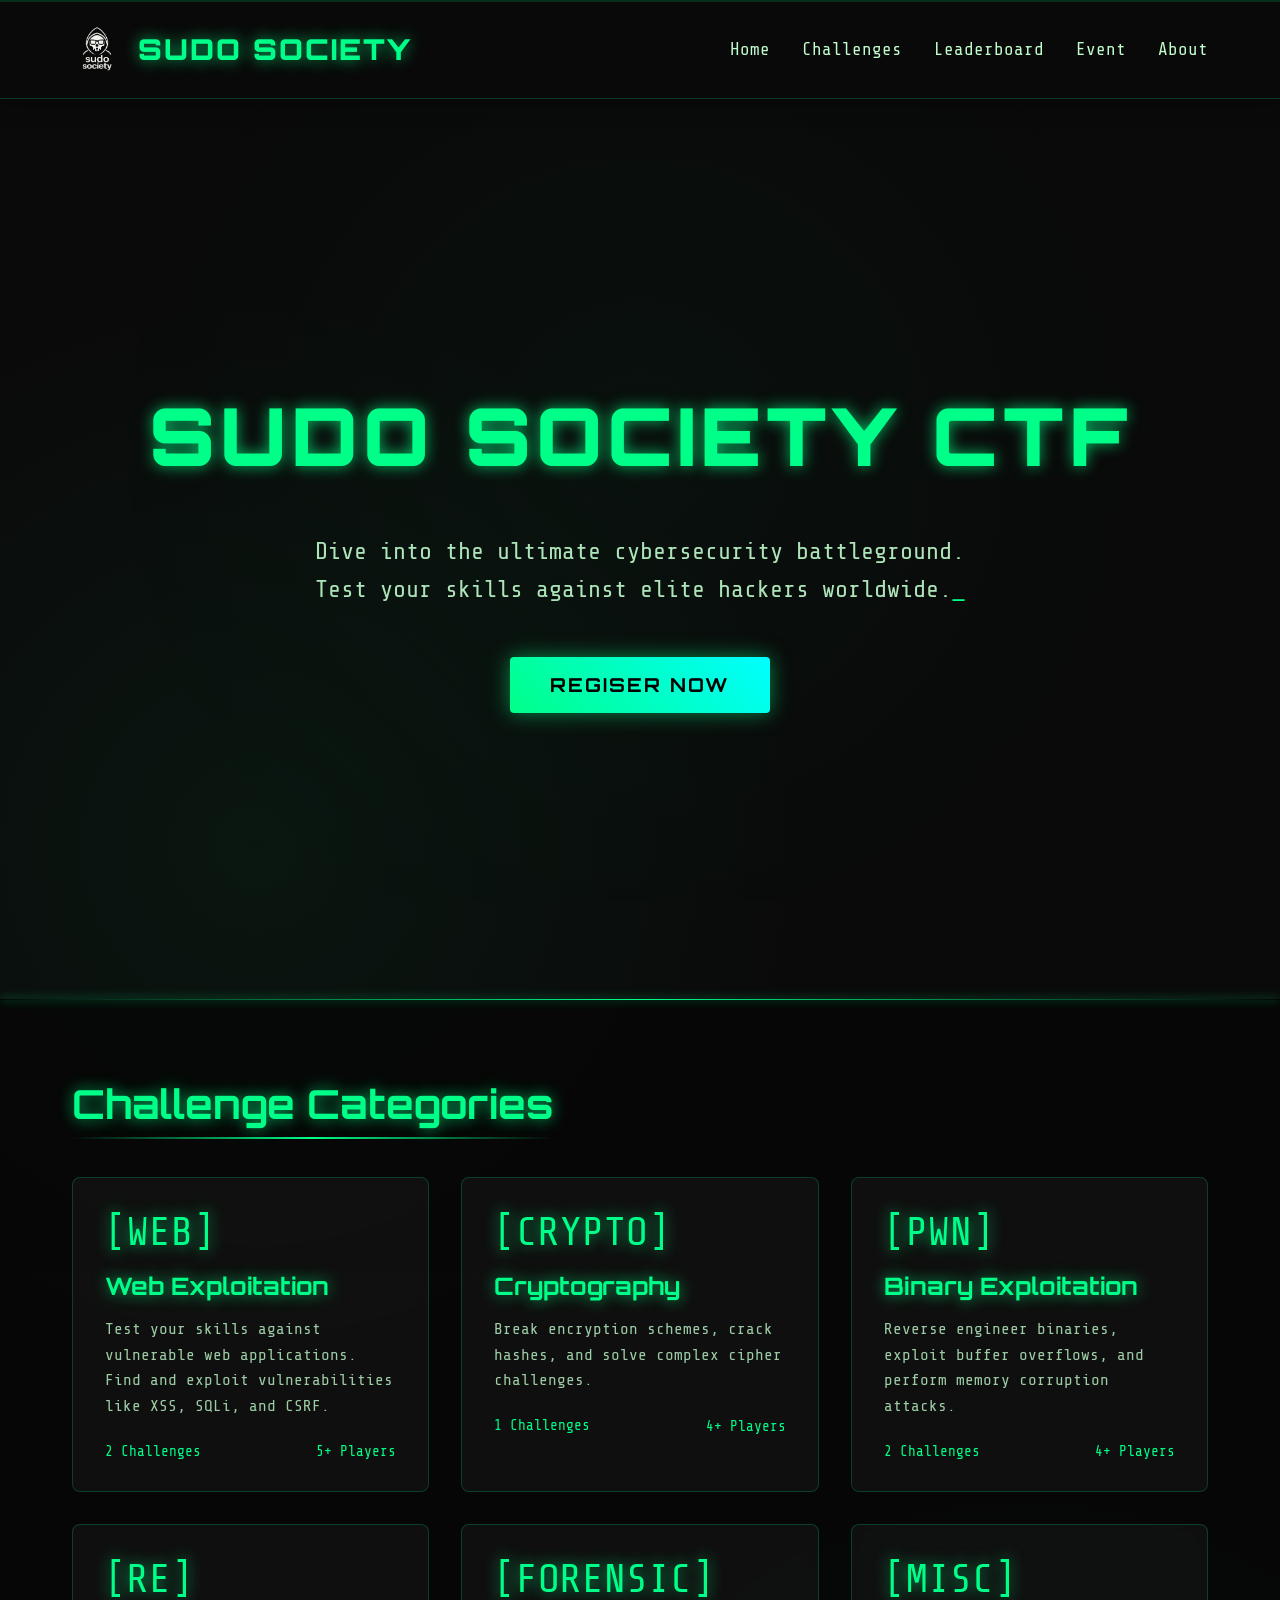
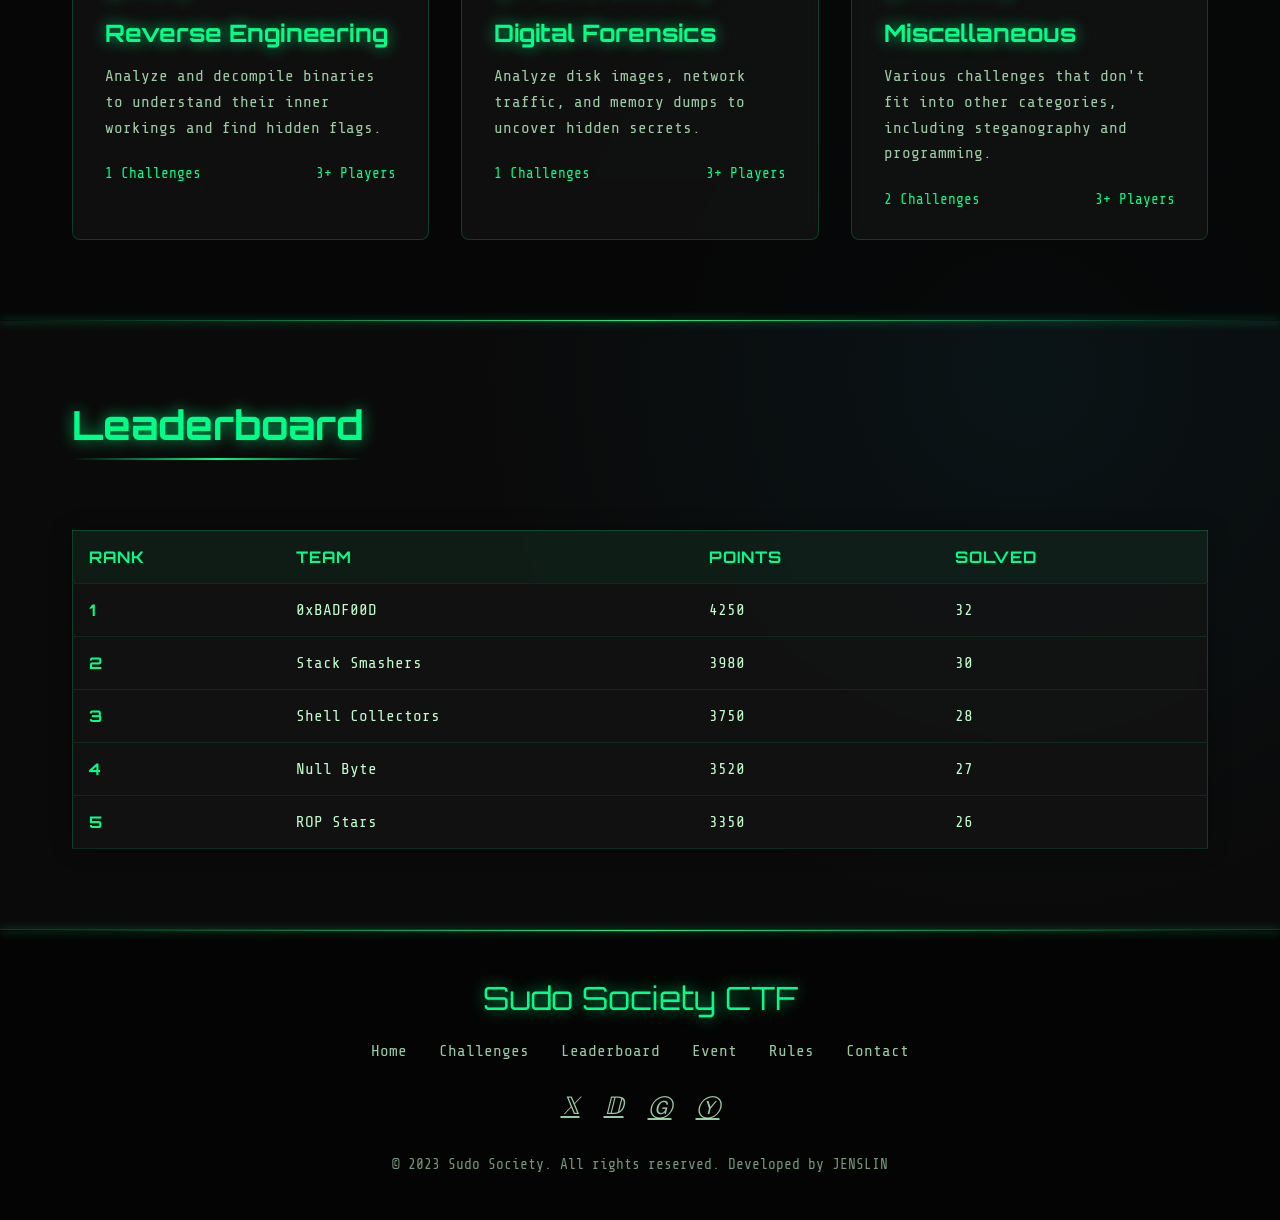
==== index.html @ 6bf754f4 "Completed the pages like index,login,register,dashboard,event,challenges,settings and some basic fea" ====
<!DOCTYPE html>
<html lang="en">
<head>
  <meta charset="UTF-8">
  <meta name="viewport" content="width=device-width, initial-scale=1.0">
  <title>Sudo Society CTF</title>
  <link href="https://fonts.googleapis.com/css2?family=Orbitron:wght@700;900&family=Share+Tech+Mono&display=swap" rel="stylesheet">
  <link rel="stylesheet" href="assets/css/index_style.css">
</head>
<body>
  <div class="scanline"></div>
  <div class="bg-pulse"></div>

  <header>
    <div class="container">
      <div class="header-content">
        <div class="logo" onclick="window.location.href='#'">
          <img src="sudo_society.png" alt="Sudo Society Logo" class="logo-img">
          <span class="logo-text">Sudo Society</span>
        </div>
        <nav>
          <a href="#">Home</a>
          <a href="#challenges">Challenges</a>
          <a href="#leaderboard">Leaderboard</a>
          <a href="event.php">Event</a>
          <a href="#">About</a>
        </nav>
      </div>
    </div>
  </header>

  <main>
    <section class="hero">
      <div class="container">
        <div class="hero-content">
          <div class="glitch-container">
            <h1 class="glitch-main">Sudo Society CTF</h1>
            <!-- <div class="glitch-layer glitch-red">Sudo  CTF</div>
            <div class="glitch-layer glitch-blue">Sudo Society CTF</div> -->
          </div>
          <p class="hero-subtitle">Dive into the ultimate cybersecurity battleground. Test your skills against elite hackers worldwide.</p>
          <button class="cta-button" id="registerBtn">REGISER NOW</button>
        </div>
      </div>
    </section>

    <section id="challenges" class="challenges">
      <div class="container">
        <h2 class="section-title">Challenge Categories</h2>
        <div class="challenges-grid">
          <div class="challenge-card">
            <div class="challenge-icon">[WEB]</div>
            <h3 class="challenge-title">Web Exploitation</h3>
            <p class="challenge-desc">Test your skills against vulnerable web applications. Find and exploit vulnerabilities like XSS, SQLi, and CSRF.</p>
            <div class="challenge-stats">
              <span>2 Challenges</span>
              <span>5+ Players</span>
            </div>
          </div>
          <div class="challenge-card">
            <div class="challenge-icon">[CRYPTO]</div>
            <h3 class="challenge-title">Cryptography</h3>
            <p class="challenge-desc">Break encryption schemes, crack hashes, and solve complex cipher challenges.</p>
            <div class="challenge-stats">
              <span>1 Challenges</span>
              <span>4+ Players</span>
            </div>
          </div>
          <div class="challenge-card">
            <div class="challenge-icon">[PWN]</div>
            <h3 class="challenge-title">Binary Exploitation</h3>
            <p class="challenge-desc">Reverse engineer binaries, exploit buffer overflows, and perform memory corruption attacks.</p>
            <div class="challenge-stats">
              <span>2 Challenges</span>
              <span>4+ Players</span>
            </div>
          </div>
          <div class="challenge-card">
            <div class="challenge-icon">[RE]</div>
            <h3 class="challenge-title">Reverse Engineering</h3>
            <p class="challenge-desc">Analyze and decompile binaries to understand their inner workings and find hidden flags.</p>
            <div class="challenge-stats">
              <span>1 Challenges</span>
              <span>3+ Players</span>
            </div>
          </div>
          <div class="challenge-card">
            <div class="challenge-icon">[FORENSIC]</div>
            <h3 class="challenge-title">Digital Forensics</h3>
            <p class="challenge-desc">Analyze disk images, network traffic, and memory dumps to uncover hidden secrets.</p>
            <div class="challenge-stats">
              <span>1 Challenges</span>
              <span>3+ Players</span>
            </div>
          </div>
          <div class="challenge-card">
            <div class="challenge-icon">[MISC]</div>
            <h3 class="challenge-title">Miscellaneous</h3>
            <p class="challenge-desc">Various challenges that don't fit into other categories, including steganography and programming.</p>
            <div class="challenge-stats">
              <span>2 Challenges</span>
              <span>3+ Players</span>
            </div>
          </div>
        </div>
      </div>
    </section>

    <!-- <section id="countdown" class="countdown">
      <h3 class="countdown-title">EVENT STARTS IN</h3>
      <div class="countdown-timer" id="countdownTimer">
        <div class="countdown-item">
          <div class="countdown-number" id="days">00</div>
          <div class="countdown-label">Days</div>
        </div>
        <div class="countdown-item">
          <div class="countdown-number" id="hours">00</div>
          <div class="countdown-label">Hours</div>
        </div>
        <div class="countdown-item">
          <div class="countdown-number" id="minutes">00</div>
          <div class="countdown-label">Minutes</div>
        </div>
        <div class="countdown-item">
          <div class="countdown-number" id="seconds">00</div>
          <div class="countdown-label">Seconds</div>
        </div>
      </div>
    </section> -->

    <section id="leaderboard" class="leaderboard">
      <div class="container">
        <h2 class="section-title">Leaderboard</h2>
        <table>
          <thead>
            <tr>
              <th>Rank</th>
              <th>Team</th>
              <th>Points</th>
              <th>Solved</th>
            </tr>
          </thead>
          <tbody>
            <tr>
              <td class="rank">1</td>
              <td>0xBADF00D</td>
              <td>4250</td>
              <td>32</td>
            </tr>
            <tr>
              <td class="rank">2</td>
              <td>Stack Smashers</td>
              <td>3980</td>
              <td>30</td>
            </tr>
            <tr>
              <td class="rank">3</td>
              <td>Shell Collectors</td>
              <td>3750</td>
              <td>28</td>
            </tr>
            <tr>
              <td class="rank">4</td>
              <td>Null Byte</td>
              <td>3520</td>
              <td>27</td>
            </tr>
            <tr>
              <td class="rank">5</td>
              <td>ROP Stars</td>
              <td>3350</td>
              <td>26</td>
            </tr>
          </tbody>
        </table>
      </div>
    </section>
  </main>

  <footer>
    <div class="container">
      <div class="footer-logo">Sudo Society CTF</div>
      <div class="footer-links">
        <a href="#">Home</a>
        <a href="#challenges">Challenges</a>
        <a href="#leaderboard">Leaderboard</a>
        <a href="event.php">Event</a>
        <a href="#">Rules</a>
        <a href="#">Contact</a>
      </div>
      <div class="social-links">
        <a href="#" aria-label="Twitter"><i>𝕏</i></a>
        <a href="#" aria-label="Discord"><i>𝔻</i></a>
        <a href="#" aria-label="GitHub"><i>Ⓖ</i></a>
        <a href="#" aria-label="YouTube"><i>Ⓨ</i></a>
      </div>
      <p class="copyright">© 2023 Sudo Society. All rights reserved. Developed by JENSLIN</p>
    </div>
  </footer>

<script src="assets/js/index.js"></script>
</body>
</html>
---- assets/css/index_style.css ----
:root {
    --neon-green: #00ff88;
    --neon-pink: #ff0011;
    --neon-blue: #00ffff;
    --dark-bg: #0a0a0a;
    --darker-bg: #050505;
    --card-bg: rgba(20, 20, 20, 0.7);
    --glow: 0 0 15px rgba(0, 255, 136, 0.7);
    --glow-intense: 0 0 25px rgba(0, 255, 136, 0.9);
}

/* === BASE STYLES === */
* {
    margin: 0;
    padding: 0;
    box-sizing: border-box;
}

body {
    font-family: 'Share Tech Mono', monospace;
    background-color: var(--dark-bg);
    color: #c0fccc;
    overflow-x: hidden;
    background-image: 
    radial-gradient(circle at 20% 30%, rgba(0, 255, 136, 0.05) 0%, transparent 25%),
    radial-gradient(circle at 80% 70%, rgba(0, 200, 255, 0.05) 0%, transparent 25%);
}

/* === SCANLINE EFFECT === */
.scanline {
    position: fixed;
    top: 0;
    left: 0;
    width: 100%;
    height: 2px;
    background: linear-gradient(to bottom, transparent, var(--neon-green), transparent);
    animation: scan 4s linear infinite;
    z-index: 1000;
    pointer-events: none;
    opacity: 0.3;
}

@keyframes scan {
    0% { top: -2px; }
    100% { top: 100%; }
}

/* === PULSING BACKGROUND CIRCLE === */
.bg-pulse {
    position: fixed;
    width: 100vw;
    height: 100vh;
    top: 0;
    left: 0;
    z-index: -1;
    opacity: 0.03;
    background: radial-gradient(circle at center, var(--neon-green) 0%, transparent 70%);
    animation: pulse 8s infinite alternate;
}

@keyframes pulse {
    0% { transform: scale(0.8); opacity: 0.03; }
    100% { transform: scale(1.2); opacity: 0.08; }
}

/* === HEADER === */
header {
    padding: 1.5rem 0;
    border-bottom: 1px solid rgba(0, 255, 136, 0.2);
    background: rgba(10, 10, 10, 0.95);
    backdrop-filter: blur(10px);
    position: sticky;
    top: 0;
    z-index: 100;
    box-shadow: 0 0 20px rgba(0, 0, 0, 0.5);
}

.container {
    max-width: 1200px;
    margin: 0 auto;
    padding: 0 2rem;
}

.header-content {
    display: flex;
    justify-content: space-between;
    align-items: center;
}

.logo {
    display: flex;
    align-items: center;
    gap: 1rem;
    cursor: pointer;
    transition: transform 0.3s ease;
}

.logo:hover {
    transform: scale(1.05);
}

.logo-img {
    height: 50px;
    /* filter: drop-shadow(0 0 8px var(--neon-green)); */
    transition: all 0.3s ease;
}

.logo:hover .logo-img {
    filter: drop-shadow(0 0 12px var(--neon-green));
}

.logo-text {
    font-family: 'Orbitron', sans-serif;
    font-weight: 900;
    font-size: 1.8rem;
    color: var(--neon-green);
    text-transform: uppercase;
    letter-spacing: 2px;
    text-shadow: var(--glow);
    transition: all 0.3s ease;
}

.logo:hover .logo-text {
    text-shadow: var(--glow-intense);
}

nav {
    display: flex;
    gap: 2rem;
}

nav a {
    color: #c0fccc;
    text-decoration: none;
    font-size: 1.1rem;
    position: relative;
    padding: 0.5rem 0;
    transition: all 0.3s ease;
}

nav a::after {
    content: '';
    position: absolute;
    bottom: 0;
    left: 0;
    width: 0;
    height: 2px;
    background: var(--neon-green);
    transition: width 0.3s ease;
}

nav a:hover {
    color: var(--neon-green);
}

nav a:hover::after {
    width: 100%;
}

/* === MAIN HERO === */
.hero {
    min-height: 100vh;
    display: flex;
    align-items: center;
    padding: 4rem 0;
    position: relative;
}

.hero-content {
    text-align: center;
    width: 100%;
    position: relative;
    z-index: 10;
}

/* === GLITCH EFFECT === */
.glitch-container {
    position: relative;
    margin-bottom: 3rem;
}

.glitch-main {
    position: relative;
    font-family: 'Orbitron', sans-serif;
    font-size: 5rem;
    font-weight: 900;
    color: var(--neon-green);
    text-transform: uppercase;
    letter-spacing: 5px;
    text-shadow: var(--glow);
    animation: glitch-flicker 5s infinite;
}

.glitch-layer {
    position: absolute;
    top: 0;
    left: 0;
    width: 100%;
    height: 100%;
}

.glitch-red {
    color: var(--neon-pink);
    animation: glitch-red 3s infinite linear alternate-reverse;
    clip-path: polygon(0 0, 100% 0, 100% 30%, 0 30%);
    text-shadow: 5px 0 var(--neon-pink);
    z-index: -1;
}

.glitch-blue {
    color: var(--neon-cyan);
    animation: glitch-blue 2.5s infinite linear alternate-reverse;
    clip-path: polygon(0 70%, 100% 70%, 100% 100%, 0 100%);
    text-shadow: -5px 0 var(--neon-cyan);
    z-index: -2;
}

@keyframes glitch-red {
    0% { transform: translate(0); }
    20% { transform: translate(-5px, 3px); }
    40% { transform: translate(-3px, -4px); }
    60% { transform: translate(5px, 2px); }
    80% { transform: translate(3px, -3px); }
    100% { transform: translate(0); }
}

@keyframes glitch-blue {
    0% { transform: translate(0); }
    20% { transform: translate(3px, -3px); }
    40% { transform: translate(-2px, 2px); }
    60% { transform: translate(2px, -2px); }
    80% { transform: translate(-4px, 3px); }
    100% { transform: translate(0); }
}

@keyframes glitch-flicker {
    0%, 5%, 7%, 19%, 21%, 55%, 57%, 100% { text-shadow: var(--glow); }
    6%, 20%, 56% { 
    text-shadow: 
        0 0 20px var(--neon-green),
        0 0 40px rgba(0, 255, 136, 0.6); 
    }
}

.hero-subtitle {
    font-size: 1.5rem;
    color: rgba(192, 252, 204, 0.9);
    max-width: 700px;
    margin: 0 auto 3rem;
    position: relative;
    line-height: 1.6;
}

.hero-subtitle::after {
    content: '_';
    animation: blink 1s step-end infinite;
    color: var(--neon-green);
}

@keyframes blink {
    from, to { opacity: 0; }
    50% { opacity: 1; }
}

/* === BUTTON === */
.cta-button {
    display: inline-block;
    padding: 1rem 2.5rem;
    background: linear-gradient(45deg, var(--neon-green), var(--neon-blue));
    color: #000;
    font-family: 'Orbitron', sans-serif;
    font-weight: 700;
    font-size: 1.2rem;
    text-transform: uppercase;
    letter-spacing: 2px;
    border: none;
    border-radius: 4px;
    box-shadow: 0 0 20px rgba(0, 255, 136, 0.5);
    cursor: pointer;
    transition: all 0.3s ease;
    position: relative;
    overflow: hidden;
}

.cta-button:hover {
    transform: translateY(-3px);
    box-shadow: 0 0 30px rgba(0, 255, 136, 0.8);
    animation: button-pulse 0.5s ease;
}

@keyframes button-pulse {
    0% { transform: translateY(-3px) scale(1); }
    50% { transform: translateY(-3px) scale(1.05); }
    100% { transform: translateY(-3px) scale(1); }
}

.cta-button::before {
    content: '';
    position: absolute;
    top: 0;
    left: -100%;
    width: 100%;
    height: 100%;
    background: linear-gradient(90deg, transparent, rgba(255, 255, 255, 0.2), transparent);
    transition: all 0.5s ease;
}

.cta-button:hover::before {
    left: 100%;
}

/* === CHALLENGES SECTION === */
.section-title {
    font-family: 'Orbitron', sans-serif;
    font-size: 2.5rem;
    color: var(--neon-green);
    text-align: center;
    margin-bottom: 3rem;
    text-shadow: var(--glow);
    position: relative;
    display: inline-block;
}

.section-title::after {
    content: '';
    position: absolute;
    bottom: -10px;
    left: 0;
    width: 100%;
    height: 2px;
    background: linear-gradient(90deg, transparent, var(--neon-green), transparent);
}

.challenges {
    padding: 5rem 0;
    background: rgba(5, 5, 5, 0.7);
    position: relative;
}

.challenges::before {
    content: '';
    position: absolute;
    top: 0;
    left: 0;
    width: 100%;
    height: 1px;
    background: linear-gradient(90deg, transparent, var(--neon-green), transparent);
    box-shadow: 0 0 10px var(--neon-green);
}

.challenges-grid {
    display: grid;
    grid-template-columns: repeat(auto-fit, minmax(300px, 1fr));
    gap: 2rem;
}

.challenge-card {
    background: var(--card-bg);
    border: 1px solid rgba(0, 255, 136, 0.2);
    border-radius: 8px;
    padding: 2rem;
    transition: all 0.3s ease;
    backdrop-filter: blur(5px);
    position: relative;
    overflow: hidden;
}

.challenge-card::before {
    content: '';
    position: absolute;
    top: 0;
    left: -100%;
    width: 100%;
    height: 100%;
    background: linear-gradient(90deg, transparent, rgba(0, 255, 136, 0.1), transparent);
    transition: all 0.6s ease;
}

.challenge-card:hover::before {
    left: 100%;
}

.challenge-card:hover {
    transform: translateY(-5px);
    border-color: var(--neon-green);
    box-shadow: 0 10px 20px rgba(0, 255, 136, 0.2);
}

.challenge-icon {
    font-size: 2.5rem;
    color: var(--neon-green);
    margin-bottom: 1rem;
    text-shadow: var(--glow);
}

.challenge-title {
    font-family: 'Orbitron', sans-serif;
    font-size: 1.5rem;
    color: var(--neon-green);
    margin-bottom: 1rem;
    text-shadow: var(--glow);
}

.challenge-desc {
    color: rgba(192, 252, 204, 0.8);
    margin-bottom: 1.5rem;
    line-height: 1.6;
}

.challenge-stats {
    display: flex;
    justify-content: space-between;
    color: var(--neon-green);
    font-size: 0.9rem;
}

/* === LEADERBOARD === */
.leaderboard {
    padding: 5rem 0;
    position: relative;
}

.leaderboard::before {
    content: '';
    position: absolute;
    top: 0;
    left: 0;
    width: 100%;
    height: 1px;
    background: linear-gradient(90deg, transparent, var(--neon-green), transparent);
    box-shadow: 0 0 10px var(--neon-green);
}

table {
    width: 100%;
    border-collapse: collapse;
    margin-top: 2rem;
    background: var(--card-bg);
    backdrop-filter: blur(5px);
    border: 1px solid rgba(0, 255, 136, 0.2);
    box-shadow: 0 0 20px rgba(0, 0, 0, 0.3);
}

th, td {
    padding: 1rem;
    text-align: left;
    border-bottom: 1px solid rgba(0, 255, 136, 0.1);
}

th {
    font-family: 'Orbitron', sans-serif;
    color: var(--neon-green);
    text-transform: uppercase;
    letter-spacing: 1px;
    background: rgba(0, 255, 136, 0.05);
}

tr:hover {
    background: rgba(0, 255, 136, 0.03);
}

.rank {
    font-weight: bold;
    color: var(--neon-green);
    font-family: 'Orbitron', sans-serif;
}

/* === COUNTDOWN TIMER === */
.countdown {
    background: rgba(0, 0, 0, 0.7);
    border: 1px solid rgba(0, 255, 136, 0.3);
    border-radius: 8px;
    padding: 2rem;
    margin: 3rem auto;
    max-width: 600px;
    text-align: center;
    backdrop-filter: blur(5px);
}

.countdown-title {
    font-family: 'Orbitron', sans-serif;
    color: var(--neon-green);
    margin-bottom: 1rem;
    text-shadow: var(--glow);
}

.countdown-timer {
    display: flex;
    justify-content: center;
    gap: 1rem;
}

.countdown-item {
    background: rgba(0, 0, 0, 0.5);
    border: 1px solid rgba(0, 255, 136, 0.2);
    border-radius: 4px;
    padding: 1rem;
    min-width: 80px;
}

.countdown-number {
    font-family: 'Orbitron', sans-serif;
    font-size: 2rem;
    color: var(--neon-green);
    text-shadow: var(--glow);
}

.countdown-label {
    font-size: 0.8rem;
    color: rgba(192, 252, 204, 0.7);
    text-transform: uppercase;
    margin-top: 0.5rem;
}

/* === FOOTER === */
footer {
    padding: 3rem 0;
    background: rgba(5, 5, 5, 0.95);
    border-top: 1px solid rgba(0, 255, 136, 0.2);
    text-align: center;
    position: relative;
}

footer::before {
    content: '';
    position: absolute;
    top: 0;
    left: 0;
    width: 100%;
    height: 1px;
    background: linear-gradient(90deg, transparent, var(--neon-green), transparent);
    box-shadow: 0 0 10px var(--neon-green);
}

.footer-logo {
    font-family: 'Orbitron', sans-serif;
    font-size: 2rem;
    color: var(--neon-green);
    margin-bottom: 1.5rem;
    text-shadow: var(--glow);
}

.footer-links {
    display: flex;
    justify-content: center;
    gap: 2rem;
    margin-bottom: 2rem;
    flex-wrap: wrap;
}

.footer-links a {
    color: rgba(192, 252, 204, 0.8);
    text-decoration: none;
    transition: all 0.3s ease;
    position: relative;
}

.footer-links a::after {
    content: '';
    position: absolute;
    bottom: -2px;
    left: 0;
    width: 0;
    height: 1px;
    background: var(--neon-green);
    transition: width 0.3s ease;
}

.footer-links a:hover {
    color: var(--neon-green);
}

.footer-links a:hover::after {
    width: 100%;
}

.social-links {
    display: flex;
    justify-content: center;
    gap: 1.5rem;
    margin-bottom: 2rem;
}

.social-links a {
    color: rgba(192, 252, 204, 0.8);
    font-size: 1.5rem;
    transition: all 0.3s ease;
}

.social-links a:hover {
    color: var(--neon-green);
    transform: translateY(-3px);
    text-shadow: var(--glow);
}

.copyright {
    color: rgba(192, 252, 204, 0.6);
    font-size: 0.9rem;
}

/* === RESPONSIVE === */
@media (max-width: 768px) {
    .header-content {
    flex-direction: column;
    gap: 1.5rem;
    }

    nav {
    gap: 1rem;
    flex-wrap: wrap;
    justify-content: center;
    }

    .glitch-main {
    font-size: 3rem;
    }

    .hero-subtitle {
    font-size: 1.2rem;
    padding: 0 1rem;
    }

    .section-title {
    font-size: 2rem;
    }

    .countdown-timer {
    flex-wrap: wrap;
    }

    .countdown-item {
    min-width: 60px;
    }

    .countdown-number {
    font-size: 1.5rem;
    }
}
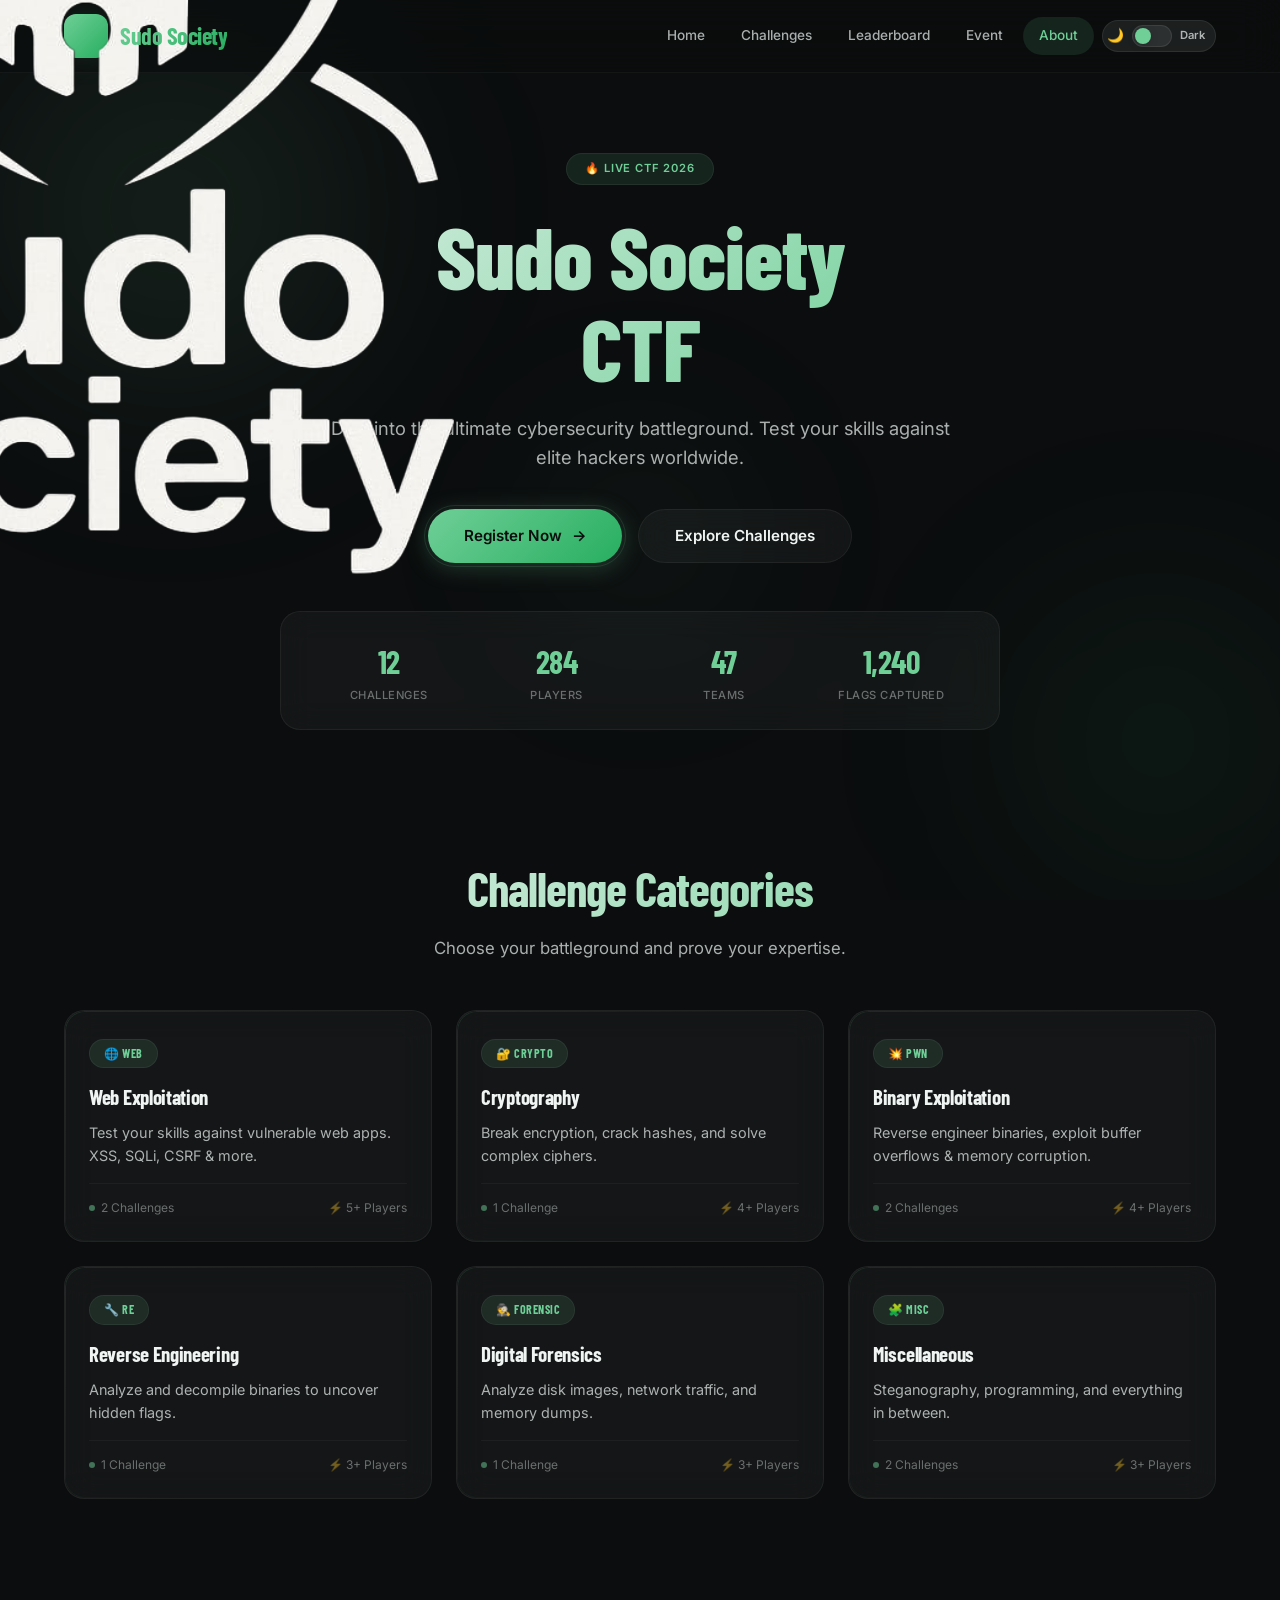
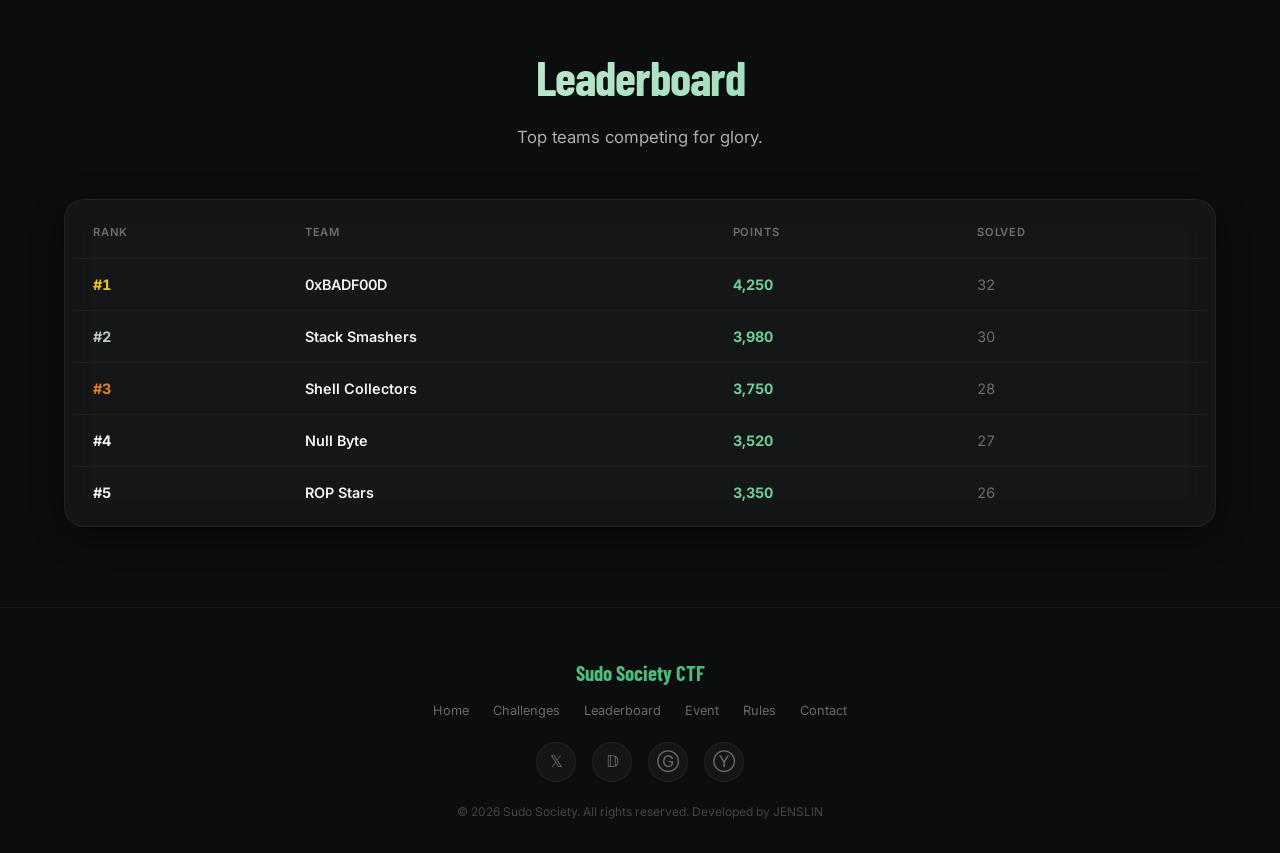
==== commit 625b02b3: "completed all responcieve UI and add some api calls to connect with the frontend" ====
--- a/index.html
+++ b/index.html
@@ -1,203 +1,1379 @@
 <!DOCTYPE html>
 <html lang="en">
 <head>
-  <meta charset="UTF-8">
-  <meta name="viewport" content="width=device-width, initial-scale=1.0">
-  <title>Sudo Society CTF</title>
-  <link href="https://fonts.googleapis.com/css2?family=Orbitron:wght@700;900&family=Share+Tech+Mono&display=swap" rel="stylesheet">
-  <link rel="stylesheet" href="assets/css/index_style.css">
+    <meta charset="UTF-8" />
+    <meta name="viewport" content="width=device-width, initial-scale=1.0" />
+    <title>Sudo Society CTF</title>
+    <link href="https://fonts.googleapis.com/css2?family=Inter:opsz,wght@14..32,400;14..32,500;14..32,600;14..32,700;14..32,800;14..32,900&family=Barlow+Condensed:wght@400;500;600;700;800&display=swap" rel="stylesheet" />
+    <style>
+        /* ============================================================
+                   CSS VARIABLES (DARK MODE DEFAULT)
+                   ============================================================ */
+        :root {
+            --bg-primary: #0b0d0e;
+            --bg-secondary: rgba(255, 255, 255, 0.03);
+            --text-primary: #f0f5f3;
+            --text-secondary: rgba(240, 245, 243, 0.70);
+            --text-muted: rgba(240, 245, 243, 0.40);
+
+            --accent: #6fcf97;
+            --accent-dim: rgba(111, 207, 151, 0.12);
+            --accent-glow: 0 0 40px rgba(111, 207, 151, 0.10);
+            --accent-gradient: linear-gradient(135deg, #6fcf97, #27ae60);
+
+            --glass-bg: rgba(255, 255, 255, 0.04);
+            --glass-border: rgba(255, 255, 255, 0.06);
+            --glass-shadow: 0 8px 32px rgba(0, 0, 0, 0.40);
+
+            --orb-1: rgba(111, 207, 151, 0.12);
+            --orb-2: rgba(46, 204, 113, 0.08);
+            --orb-3: rgba(111, 207, 151, 0.06);
+
+            --card-hover-border: rgba(111, 207, 151, 0.20);
+            --card-hover-shadow: 0 12px 48px rgba(0, 0, 0, 0.50), 0 0 40px rgba(111, 207, 151, 0.06);
+
+            --btn-primary-bg: linear-gradient(135deg, #6fcf97, #27ae60);
+            --btn-primary-color: #0b0d0e;
+            --btn-primary-shadow: 0 4px 24px rgba(111, 207, 151, 0.25);
+
+            --border-subtle: rgba(255, 255, 255, 0.04);
+            --table-hover: rgba(255, 255, 255, 0.02);
+
+            --logo-bg: linear-gradient(135deg, #6fcf97, #27ae60);
+            --logo-text-gradient: linear-gradient(135deg, #6fcf97, #27ae60);
+
+            --hero-gradient: linear-gradient(135deg, #f0f5f3 0%, #6fcf97 80%);
+            --section-title-gradient: linear-gradient(135deg, #f0f5f3, #6fcf97);
+
+            --toggle-bg: rgba(255, 255, 255, 0.08);
+            --toggle-dot: #6fcf97;
+            --toggle-border: rgba(255, 255, 255, 0.08);
+            --toggle-icon: #f0f5f3;
+
+            --scrollbar-track: #0b0d0e;
+            --scrollbar-thumb: #6fcf97;
+
+            --footer-border: rgba(255, 255, 255, 0.04);
+
+            --font-primary: 'Inter', -apple-system, BlinkMacSystemFont, sans-serif;
+            --font-display: 'Barlow Condensed', 'Inter', sans-serif;
+        }
+
+        /* ============================================================
+                   LIGHT MODE
+                   ============================================================ */
+        body.light {
+            --bg-primary: #f4f7f6;
+            --bg-secondary: rgba(0, 0, 0, 0.02);
+            --text-primary: #141817;
+            --text-secondary: rgba(20, 24, 23, 0.72);
+            --text-muted: rgba(20, 24, 23, 0.45);
+
+            --accent: #c0392b;
+            --accent-dim: rgba(192, 57, 43, 0.08);
+            --accent-glow: 0 0 40px rgba(192, 57, 43, 0.06);
+            --accent-gradient: linear-gradient(135deg, #c0392b, #a93226);
+
+            --glass-bg: rgba(255, 255, 255, 0.60);
+            --glass-border: rgba(0, 0, 0, 0.05);
+            --glass-shadow: 0 8px 32px rgba(0, 0, 0, 0.05);
+
+            --orb-1: rgba(192, 57, 43, 0.06);
+            --orb-2: rgba(180, 40, 30, 0.04);
+            --orb-3: rgba(192, 57, 43, 0.03);
+
+            --card-hover-border: rgba(192, 57, 43, 0.15);
+            --card-hover-shadow: 0 12px 48px rgba(0, 0, 0, 0.06), 0 0 30px rgba(192, 57, 43, 0.04);
+
+            --btn-primary-bg: linear-gradient(135deg, #c0392b, #a93226);
+            --btn-primary-color: #ffffff;
+            --btn-primary-shadow: 0 4px 24px rgba(192, 57, 43, 0.20);
+
+            --border-subtle: rgba(0, 0, 0, 0.04);
+            --table-hover: rgba(0, 0, 0, 0.01);
+
+            --logo-bg: linear-gradient(135deg, #c0392b, #a93226);
+            --logo-text-gradient: linear-gradient(135deg, #c0392b, #a93226);
+
+            --hero-gradient: linear-gradient(135deg, #141817 0%, #c0392b 80%);
+            --section-title-gradient: linear-gradient(135deg, #141817, #c0392b);
+
+            --toggle-bg: rgba(0, 0, 0, 0.06);
+            --toggle-dot: #c0392b;
+            --toggle-border: rgba(0, 0, 0, 0.06);
+            --toggle-icon: #141817;
+
+            --scrollbar-track: #f4f7f6;
+            --scrollbar-thumb: #c0392b;
+
+            --footer-border: rgba(0, 0, 0, 0.04);
+
+            --header-bg: rgba(244, 247, 246, 0.80);
+        }
+
+        /* ============================================================
+                   RESET & BASE
+                   ============================================================ */
+        *,
+        *::before,
+        *::after {
+            margin: 0;
+            padding: 0;
+            box-sizing: border-box;
+        }
+
+        html {
+            scroll-behavior: smooth;
+        }
+
+        body {
+            font-family: var(--font-primary);
+            background: var(--bg-primary);
+            color: var(--text-primary);
+            min-height: 100vh;
+            line-height: 1.6;
+            overflow-x: hidden;
+            transition: background 0.5s ease, color 0.4s ease;
+        }
+
+        /* ============================================================
+                   AMBIENT BACKGROUND ORBS
+                   ============================================================ */
+        .ambient {
+            position: fixed;
+            inset: 0;
+            z-index: 0;
+            pointer-events: none;
+            overflow: hidden;
+        }
+
+        .ambient .orb {
+            position: absolute;
+            border-radius: 50%;
+            filter: blur(80px);
+            animation: orbFloat 18s ease-in-out infinite alternate;
+            transition: background 0.8s ease, opacity 0.8s ease;
+        }
+
+        .ambient .orb:nth-child(1) {
+            width: 600px;
+            height: 600px;
+            top: -10%;
+            left: -10%;
+            background: radial-gradient(circle, var(--orb-1), transparent 70%);
+            animation-duration: 22s;
+        }
+
+        .ambient .orb:nth-child(2) {
+            width: 500px;
+            height: 500px;
+            bottom: -10%;
+            right: -10%;
+            background: radial-gradient(circle, var(--orb-2), transparent 70%);
+            animation-duration: 26s;
+            animation-delay: -6s;
+        }
+
+        .ambient .orb:nth-child(3) {
+            width: 350px;
+            height: 350px;
+            top: 40%;
+            left: 50%;
+            transform: translateX(-50%);
+            background: radial-gradient(circle, var(--orb-3), transparent 70%);
+            animation-duration: 20s;
+            animation-delay: -10s;
+        }
+
+        @keyframes orbFloat {
+            0% {
+                transform: translate(0, 0) scale(1);
+            }
+            33% {
+                transform: translate(40px, -30px) scale(1.05);
+            }
+            66% {
+                transform: translate(-20px, 40px) scale(0.95);
+            }
+            100% {
+                transform: translate(20px, -20px) scale(1.02);
+            }
+        }
+
+        /* ============================================================
+                   GLASS CARD
+                   ============================================================ */
+        .glass {
+            background: var(--glass-bg);
+            backdrop-filter: blur(16px);
+            -webkit-backdrop-filter: blur(16px);
+            border: 1px solid var(--glass-border);
+            box-shadow: var(--glass-shadow);
+            border-radius: 20px;
+            transition: background 0.5s ease, border-color 0.4s ease, box-shadow 0.4s ease;
+        }
+
+        /* ============================================================
+                   SCROLLBAR
+                   ============================================================ */
+        ::-webkit-scrollbar {
+            width: 6px;
+        }
+        ::-webkit-scrollbar-track {
+            background: var(--scrollbar-track);
+        }
+        ::-webkit-scrollbar-thumb {
+            background: var(--scrollbar-thumb);
+            border-radius: 10px;
+        }
+
+        /* ============================================================
+                   CONTAINER
+                   ============================================================ */
+        .container {
+            max-width: 1200px;
+            margin: 0 auto;
+            padding: 0 24px;
+            position: relative;
+            z-index: 1;
+        }
+
+        /* ============================================================
+                   HEADER
+                   ============================================================ */
+        header {
+            position: sticky;
+            top: 0;
+            z-index: 100;
+            padding: 14px 0;
+            background: var(--header-bg, rgba(11, 13, 14, 0.70));
+            backdrop-filter: blur(20px);
+            -webkit-backdrop-filter: blur(20px);
+            border-bottom: 1px solid var(--border-subtle);
+            transition: background 0.5s ease, border-color 0.4s ease;
+        }
+
+        .header-inner {
+            display: flex;
+            justify-content: space-between;
+            align-items: center;
+            flex-wrap: wrap;
+            gap: 16px;
+        }
+
+        .logo {
+            display: flex;
+            align-items: center;
+            gap: 12px;
+            cursor: pointer;
+            text-decoration: none;
+            transition: opacity 0.3s ease;
+        }
+
+        .logo:hover {
+            opacity: 0.85;
+        }
+
+        .logo-icon {
+            width: 44px;
+            height: 44px;
+            border-radius: 12px;
+            background: var(--logo-bg);
+            display: flex;
+            align-items: center;
+            justify-content: center;
+            font-weight: 900;
+            font-size: 20px;
+            color: #fff;
+            box-shadow: 0 0 30px rgba(111, 207, 151, 0.15);
+            transition: background 0.5s ease, box-shadow 0.4s ease;
+            font-family: var(--font-display);
+        }
+
+        body.light .logo-icon {
+            color: #fff;
+            box-shadow: 0 0 30px rgba(192, 57, 43, 0.12);
+        }
+
+        .logo-text {
+            font-family: var(--font-display);
+            font-weight: 700;
+            font-size: 1.5rem;
+            letter-spacing: -0.5px;
+            background: var(--logo-text-gradient);
+            -webkit-background-clip: text;
+            -webkit-text-fill-color: transparent;
+            background-clip: text;
+            transition: background 0.5s ease;
+        }
+
+        nav {
+            display: flex;
+            gap: 4px;
+            flex-wrap: wrap;
+            align-items: center;
+        }
+
+        nav a {
+            color: var(--text-secondary);
+            text-decoration: none;
+            font-size: 0.85rem;
+            font-weight: 500;
+            padding: 8px 16px;
+            border-radius: 40px;
+            transition: color 0.3s ease, background 0.3s ease;
+            position: relative;
+        }
+
+        nav a:hover {
+            color: var(--text-primary);
+            background: var(--bg-secondary);
+        }
+
+        nav a.active {
+            color: var(--accent);
+            background: var(--accent-dim);
+        }
+
+        /* ============================================================
+                   THEME TOGGLE
+                   ============================================================ */
+        .theme-toggle {
+            display: flex;
+            align-items: center;
+            gap: 8px;
+            cursor: pointer;
+            padding: 4px 10px 4px 4px;
+            border-radius: 40px;
+            background: var(--toggle-bg);
+            border: 1px solid var(--toggle-border);
+            transition: background 0.4s ease, border-color 0.4s ease;
+            user-select: none;
+            margin-left: 4px;
+        }
+
+        .theme-toggle:hover {
+            opacity: 0.85;
+        }
+
+        .toggle-track {
+            position: relative;
+            width: 40px;
+            height: 22px;
+            border-radius: 40px;
+            background: var(--toggle-bg);
+            border: 1px solid var(--toggle-border);
+            transition: background 0.4s ease, border-color 0.4s ease;
+            flex-shrink: 0;
+        }
+
+        .toggle-dot {
+            position: absolute;
+            top: 2px;
+            left: 2px;
+            width: 16px;
+            height: 16px;
+            border-radius: 50%;
+            background: var(--toggle-dot);
+            transition: transform 0.4s cubic-bezier(0.34, 1.56, 0.64, 1), background 0.4s ease;
+            box-shadow: 0 2px 8px rgba(0, 0, 0, 0.15);
+        }
+
+        body.light .toggle-dot {
+            transform: translateX(18px);
+        }
+
+        .toggle-label {
+            font-size: 0.7rem;
+            font-weight: 600;
+            color: var(--text-secondary);
+            letter-spacing: 0.3px;
+            transition: color 0.4s ease;
+        }
+
+        .toggle-icon {
+            font-size: 0.85rem;
+            color: var(--toggle-icon);
+            transition: color 0.4s ease;
+        }
+
+        /* ============================================================
+                   HERO
+                   ============================================================ */
+        .hero {
+            padding: 80px 0 60px;
+            text-align: center;
+            position: relative;
+        }
+
+        .hero-badge {
+            display: inline-block;
+            padding: 6px 18px;
+            border-radius: 40px;
+            background: var(--accent-dim);
+            color: var(--accent);
+            font-size: 0.7rem;
+            font-weight: 600;
+            letter-spacing: 0.8px;
+            text-transform: uppercase;
+            margin-bottom: 24px;
+            border: 1px solid var(--glass-border);
+            transition: background 0.4s ease, color 0.4s ease, border-color 0.4s ease;
+        }
+
+        .hero h1 {
+            font-family: var(--font-display);
+            font-size: clamp(3rem, 8vw, 5.5rem);
+            font-weight: 800;
+            letter-spacing: -1px;
+            line-height: 1.05;
+            margin-bottom: 20px;
+            background: var(--hero-gradient);
+            -webkit-background-clip: text;
+            -webkit-text-fill-color: transparent;
+            background-clip: text;
+            transition: background 0.5s ease;
+        }
+
+        .hero p {
+            font-size: 1.15rem;
+            color: var(--text-secondary);
+            max-width: 640px;
+            margin: 0 auto 36px;
+            font-weight: 400;
+            transition: color 0.4s ease;
+        }
+
+        .hero-actions {
+            display: flex;
+            justify-content: center;
+            gap: 16px;
+            flex-wrap: wrap;
+        }
+
+        .btn {
+            display: inline-flex;
+            align-items: center;
+            gap: 10px;
+            padding: 14px 36px;
+            border-radius: 60px;
+            font-weight: 600;
+            font-size: 0.95rem;
+            border: none;
+            cursor: pointer;
+            transition: transform 0.3s ease, box-shadow 0.3s ease, background 0.4s ease, color 0.4s ease;
+            text-decoration: none;
+            font-family: inherit;
+        }
+
+        .btn-primary {
+            background: var(--btn-primary-bg);
+            color: var(--btn-primary-color);
+            box-shadow: var(--btn-primary-shadow);
+        }
+
+        .btn-primary:hover {
+            transform: translateY(-2px) scale(1.02);
+            box-shadow: 0 8px 40px rgba(111, 207, 151, 0.35);
+        }
+
+        body.light .btn-primary:hover {
+            box-shadow: 0 8px 40px rgba(192, 57, 43, 0.25);
+        }
+
+        .btn-secondary {
+            background: var(--glass-bg);
+            backdrop-filter: blur(16px);
+            -webkit-backdrop-filter: blur(16px);
+            border: 1px solid var(--glass-border);
+            color: var(--text-primary);
+        }
+
+        .btn-secondary:hover {
+            background: var(--bg-secondary);
+            transform: translateY(-2px);
+        }
+
+        .btn .arrow {
+            transition: transform 0.3s ease;
+        }
+        .btn:hover .arrow {
+            transform: translateX(4px);
+        }
+
+        /* ============================================================
+                   STATS BAR
+                   ============================================================ */
+        .stats-bar {
+            display: grid;
+            grid-template-columns: repeat(auto-fit, minmax(140px, 1fr));
+            gap: 16px;
+            margin-top: 48px;
+            padding: 24px 32px;
+            background: var(--glass-bg);
+            backdrop-filter: blur(16px);
+            -webkit-backdrop-filter: blur(16px);
+            border: 1px solid var(--glass-border);
+            border-radius: 20px;
+            max-width: 720px;
+            margin-left: auto;
+            margin-right: auto;
+            transition: background 0.5s ease, border-color 0.4s ease, box-shadow 0.4s ease;
+        }
+
+        .stat-item {
+            text-align: center;
+        }
+
+        .stat-number {
+            font-family: var(--font-display);
+            font-size: 2rem;
+            font-weight: 700;
+            color: var(--accent);
+            letter-spacing: -0.5px;
+            transition: color 0.4s ease;
+        }
+
+        .stat-label {
+            font-size: 0.7rem;
+            color: var(--text-muted);
+            font-weight: 500;
+            text-transform: uppercase;
+            letter-spacing: 0.5px;
+            transition: color 0.4s ease;
+        }
+
+        /* ============================================================
+                   SECTION HEADER
+                   ============================================================ */
+        .section-header {
+            text-align: center;
+            margin-bottom: 48px;
+        }
+
+        .section-header h2 {
+            font-family: var(--font-display);
+            font-size: clamp(2.2rem, 4vw, 3rem);
+            font-weight: 700;
+            letter-spacing: -1px;
+            background: var(--section-title-gradient);
+            -webkit-background-clip: text;
+            -webkit-text-fill-color: transparent;
+            background-clip: text;
+            transition: background 0.5s ease;
+        }
+
+        .section-header p {
+            color: var(--text-secondary);
+            margin-top: 8px;
+            font-size: 1.05rem;
+            transition: color 0.4s ease;
+        }
+
+        /* ============================================================
+                   CHALLENGES
+                   ============================================================ */
+        .challenges {
+            padding: 60px 0 80px;
+        }
+
+        .challenges-grid {
+            display: grid;
+            grid-template-columns: repeat(auto-fit, minmax(280px, 1fr));
+            gap: 24px;
+        }
+
+        .challenge-card {
+            padding: 28px 24px 24px;
+            background: var(--glass-bg);
+            backdrop-filter: blur(16px);
+            -webkit-backdrop-filter: blur(16px);
+            border: 1px solid var(--glass-border);
+            border-radius: 20px;
+            transition: transform 0.4s ease, border-color 0.4s ease, box-shadow 0.4s ease, background 0.5s ease;
+            position: relative;
+            overflow: hidden;
+            text-align: left;
+        }
+
+        .challenge-card::before {
+            content: '';
+            position: absolute;
+            inset: 0;
+            border-radius: inherit;
+            padding: 1px;
+            background: linear-gradient(135deg, var(--accent-dim), transparent 60%);
+            -webkit-mask: linear-gradient(#fff 0 0) content-box, linear-gradient(#fff 0 0);
+            mask: linear-gradient(#fff 0 0) content-box, linear-gradient(#fff 0 0);
+            -webkit-mask-composite: xor;
+            mask-composite: exclude;
+            pointer-events: none;
+            transition: background 0.5s ease;
+        }
+
+        .challenge-card:hover {
+            transform: translateY(-4px);
+            border-color: var(--card-hover-border);
+            box-shadow: var(--card-hover-shadow);
+        }
+
+        .challenge-icon {
+            font-family: var(--font-display);
+            font-weight: 700;
+            color: var(--accent);
+            margin-bottom: 12px;
+            display: inline-block;
+            background: var(--accent-dim);
+            padding: 4px 14px;
+            border-radius: 40px;
+            font-size: 0.75rem;
+            letter-spacing: 0.5px;
+            border: 1px solid var(--glass-border);
+            transition: color 0.4s ease, background 0.4s ease, border-color 0.4s ease;
+        }
+
+        .challenge-card h3 {
+            font-family: var(--font-display);
+            font-size: 1.3rem;
+            font-weight: 700;
+            margin-bottom: 8px;
+            letter-spacing: -0.3px;
+            transition: color 0.4s ease;
+        }
+
+        .challenge-card p {
+            color: var(--text-secondary);
+            font-size: 0.9rem;
+            margin-bottom: 16px;
+            transition: color 0.4s ease;
+        }
+
+        .challenge-meta {
+            display: flex;
+            justify-content: space-between;
+            align-items: center;
+            font-size: 0.75rem;
+            color: var(--text-muted);
+            border-top: 1px solid var(--border-subtle);
+            padding-top: 14px;
+            transition: color 0.4s ease, border-color 0.4s ease;
+        }
+
+        .challenge-meta span {
+            display: flex;
+            align-items: center;
+            gap: 6px;
+        }
+
+        .challenge-meta .dot {
+            width: 6px;
+            height: 6px;
+            border-radius: 50%;
+            background: var(--accent);
+            display: inline-block;
+            opacity: 0.5;
+            transition: background 0.4s ease;
+        }
+
+        /* ============================================================
+                   LEADERBOARD
+                   ============================================================ */
+        .leaderboard {
+            padding: 60px 0 80px;
+        }
+
+        .leaderboard .glass {
+            padding: 8px;
+            transition: background 0.5s ease, border-color 0.4s ease, box-shadow 0.4s ease;
+        }
+
+        table {
+            width: 100%;
+            border-collapse: collapse;
+            font-size: 0.9rem;
+        }
+
+        thead th {
+            text-align: left;
+            padding: 16px 20px;
+            font-weight: 600;
+            font-size: 0.7rem;
+            text-transform: uppercase;
+            letter-spacing: 0.8px;
+            color: var(--text-muted);
+            border-bottom: 1px solid var(--border-subtle);
+            transition: color 0.4s ease, border-color 0.4s ease;
+        }
+
+        tbody td {
+            padding: 14px 20px;
+            border-bottom: 1px solid var(--border-subtle);
+            color: var(--text-secondary);
+            transition: color 0.4s ease, border-color 0.4s ease;
+        }
+
+        tbody tr {
+            transition: background 0.25s ease;
+            cursor: default;
+        }
+
+        tbody tr:hover {
+            background: var(--table-hover);
+        }
+
+        tbody tr:last-child td {
+            border-bottom: none;
+        }
+
+        .rank {
+            font-weight: 700;
+            color: var(--text-primary);
+            font-feature-settings: "tnum";
+            transition: color 0.4s ease;
+        }
+
+        .rank.gold {
+            color: #f1c40f;
+        }
+        .rank.silver {
+            color: #bdc3c7;
+        }
+        .rank.bronze {
+            color: #e67e22;
+        }
+
+        body.light .rank.gold {
+            color: #b7950b;
+        }
+        body.light .rank.silver {
+            color: #7f8c8d;
+        }
+        body.light .rank.bronze {
+            color: #a04000;
+        }
+
+        .team-name {
+            font-weight: 600;
+            color: var(--text-primary);
+            transition: color 0.4s ease;
+        }
+
+        .points {
+            font-weight: 700;
+            color: var(--accent);
+            font-feature-settings: "tnum";
+            transition: color 0.4s ease;
+        }
+
+        .solved {
+            color: var(--text-muted);
+            font-feature-settings: "tnum";
+            transition: color 0.4s ease;
+        }
+
+        /* ============================================================
+                   FOOTER
+                   ============================================================ */
+        footer {
+            padding: 48px 0 32px;
+            border-top: 1px solid var(--footer-border);
+            text-align: center;
+            transition: border-color 0.4s ease;
+        }
+
+        .footer-brand {
+            font-family: var(--font-display);
+            font-weight: 700;
+            font-size: 1.3rem;
+            background: var(--logo-text-gradient);
+            -webkit-background-clip: text;
+            -webkit-text-fill-color: transparent;
+            background-clip: text;
+            margin-bottom: 12px;
+            transition: background 0.5s ease;
+        }
+
+        .footer-links {
+            display: flex;
+            justify-content: center;
+            gap: 24px;
+            flex-wrap: wrap;
+            margin-bottom: 20px;
+        }
+
+        .footer-links a {
+            color: var(--text-muted);
+            text-decoration: none;
+            font-size: 0.8rem;
+            transition: color 0.3s ease;
+        }
+
+        .footer-links a:hover {
+            color: var(--text-primary);
+        }
+
+        .footer-social {
+            display: flex;
+            justify-content: center;
+            gap: 16px;
+            margin-bottom: 20px;
+        }
+
+        .footer-social a {
+            display: flex;
+            align-items: center;
+            justify-content: center;
+            width: 40px;
+            height: 40px;
+            border-radius: 50%;
+            background: var(--glass-bg);
+            backdrop-filter: blur(16px);
+            -webkit-backdrop-filter: blur(16px);
+            border: 1px solid var(--glass-border);
+            color: var(--text-muted);
+            text-decoration: none;
+            font-size: 1rem;
+            transition: color 0.3s ease, border-color 0.3s ease, transform 0.3s ease, background 0.4s ease;
+        }
+
+        .footer-social a:hover {
+            color: var(--accent);
+            border-color: var(--card-hover-border);
+            transform: translateY(-2px);
+        }
+
+        .footer-copy {
+            color: var(--text-muted);
+            font-size: 0.75rem;
+            opacity: 0.6;
+            transition: color 0.4s ease;
+        }
+
+        /* ============================================================
+                   RESPONSIVE
+                   ============================================================ */
+        @media (max-width: 768px) {
+            .header-inner {
+                flex-direction: column;
+                align-items: stretch;
+                gap: 12px;
+            }
+
+            .logo {
+                justify-content: center;
+            }
+
+            nav {
+                justify-content: center;
+            }
+
+            nav a {
+                font-size: 0.8rem;
+                padding: 6px 14px;
+            }
+
+            .theme-toggle {
+                padding: 4px 8px 4px 4px;
+            }
+
+            .toggle-track {
+                width: 36px;
+                height: 20px;
+            }
+
+            .toggle-dot {
+                width: 14px;
+                height: 14px;
+                top: 2px;
+                left: 2px;
+            }
+
+            body.light .toggle-dot {
+                transform: translateX(16px);
+            }
+
+            .hero {
+                padding: 48px 0 40px;
+            }
+
+            .hero h1 {
+                font-size: clamp(2.4rem, 10vw, 3.4rem);
+            }
+
+            .hero p {
+                font-size: 1rem;
+            }
+
+            .stats-bar {
+                grid-template-columns: repeat(2, 1fr);
+                padding: 20px;
+            }
+
+            .challenges-grid {
+                grid-template-columns: 1fr;
+            }
+
+            table {
+                font-size: 0.8rem;
+            }
+
+            thead th,
+            tbody td {
+                padding: 12px 14px;
+            }
+
+            .footer-links {
+                gap: 16px;
+            }
+        }
+
+        @media (max-width: 480px) {
+            .container {
+                padding: 0 16px;
+            }
+
+            .btn {
+                padding: 12px 24px;
+                font-size: 0.85rem;
+            }
+
+            .stats-bar {
+                grid-template-columns: 1fr 1fr;
+                gap: 12px;
+                padding: 16px;
+            }
+
+            .stat-number {
+                font-size: 1.6rem;
+            }
+        }
+
+        /* ============================================================
+                   ANIMATIONS
+                   ============================================================ */
+        .fade-up {
+            opacity: 0;
+            transform: translateY(24px);
+            animation: fadeUp 0.8s ease forwards;
+        }
+
+        .fade-up:nth-child(2) {
+            animation-delay: 0.08s;
+        }
+        .fade-up:nth-child(3) {
+            animation-delay: 0.16s;
+        }
+        .fade-up:nth-child(4) {
+            animation-delay: 0.24s;
+        }
+        .fade-up:nth-child(5) {
+            animation-delay: 0.32s;
+        }
+        .fade-up:nth-child(6) {
+            animation-delay: 0.40s;
+        }
+
+        @keyframes fadeUp {
+            to {
+                opacity: 1;
+                transform: translateY(0);
+            }
+        }
+
+        /* pulse ring for CTA */
+        .pulse-ring {
+            position: relative;
+        }
+
+        .pulse-ring::after {
+            content: '';
+            position: absolute;
+            inset: -4px;
+            border-radius: 60px;
+            border: 1px solid rgba(111, 207, 151, 0.15);
+            animation: ringPulse 2s ease-out infinite;
+            pointer-events: none;
+            transition: border-color 0.4s ease;
+        }
+
+        body.light .pulse-ring::after {
+            border-color: rgba(192, 57, 43, 0.15);
+        }
+
+        @keyframes ringPulse {
+            0% {
+                transform: scale(1);
+                opacity: 1;
+            }
+            100% {
+                transform: scale(1.15);
+                opacity: 0;
+            }
+        }
+    </style>
 </head>
 <body>
-  <div class="scanline"></div>
-  <div class="bg-pulse"></div>
-
-  <header>
-    <div class="container">
-      <div class="header-content">
-        <div class="logo" onclick="window.location.href='#'">
-          <img src="sudo_society.png" alt="Sudo Society Logo" class="logo-img">
-          <span class="logo-text">Sudo Society</span>
+
+    <!-- ===== AMBIENT ORBS ===== -->
+    <div class="ambient" aria-hidden="true">
+        <div class="orb"></div>
+        <div class="orb"></div>
+        <div class="orb"></div>
+    </div>
+
+    <!-- ===== HEADER ===== -->
+    <header>
+        <div class="container header-inner">
+            <a href="index.html" class="logo">
+                <span class="logo-icon"><img src="sudo_society.png" alt="Sudo Society Logo"></span>
+                <span class="logo-text">Sudo Society</span>
+            </a>
+            <nav>
+                <a href="#index.html" class="active">Home</a>
+                <a href="#challenges">Challenges</a>
+                <a href="#leaderboard">Leaderboard</a>
+                <a href="event.php">Event</a>
+                <a href="#">About</a>
+
+                <!-- Theme Toggle -->
+                <div class="theme-toggle" id="themeToggle" role="button" tabindex="0" aria-label="Toggle theme">
+                    <span class="toggle-icon" id="toggleIcon">🌙</span>
+                    <div class="toggle-track">
+                        <div class="toggle-dot"></div>
+                    </div>
+                    <span class="toggle-label" id="toggleLabel">Dark</span>
+                </div>
+            </nav>
         </div>
-        <nav>
-          <a href="#">Home</a>
-          <a href="#challenges">Challenges</a>
-          <a href="#leaderboard">Leaderboard</a>
-          <a href="event.php">Event</a>
-          <a href="#">About</a>
-        </nav>
-      </div>
-    </div>
-  </header>
-
-  <main>
-    <section class="hero">
-      <div class="container">
-        <div class="hero-content">
-          <div class="glitch-container">
-            <h1 class="glitch-main">Sudo Society CTF</h1>
-            <!-- <div class="glitch-layer glitch-red">Sudo  CTF</div>
-            <div class="glitch-layer glitch-blue">Sudo Society CTF</div> -->
-          </div>
-          <p class="hero-subtitle">Dive into the ultimate cybersecurity battleground. Test your skills against elite hackers worldwide.</p>
-          <button class="cta-button" id="registerBtn">REGISER NOW</button>
+    </header>
+
+    <!-- ===== MAIN ===== -->
+    <main>
+
+        <!-- ===== HERO ===== -->
+        <section class="hero">
+            <div class="container">
+                <div class="hero-badge">🔥 Live CTF 2026</div>
+                <h1>Sudo Society<br />CTF</h1>
+                <p>
+                    Dive into the ultimate cybersecurity battleground. Test your skills
+                    against elite hackers worldwide.
+                </p>
+                <div class="hero-actions">
+                    <button class="btn btn-primary pulse-ring" id="registerBtn">
+                        Register Now
+                        <span class="arrow">→</span>
+                    </button>
+                    <a href="#challenges" class="btn btn-secondary">
+                        Explore Challenges
+                    </a>
+                </div>
+
+                <!-- Stats -->
+                <div class="stats-bar">
+                    <div class="stat-item">
+                        <div class="stat-number" id="statChallenges">12</div>
+                        <div class="stat-label">Challenges</div>
+                    </div>
+                    <div class="stat-item">
+                        <div class="stat-number" id="statPlayers">284</div>
+                        <div class="stat-label">Players</div>
+                    </div>
+                    <div class="stat-item">
+                        <div class="stat-number" id="statTeams">47</div>
+                        <div class="stat-label">Teams</div>
+                    </div>
+                    <div class="stat-item">
+                        <div class="stat-number" id="statFlags">1.2k</div>
+                        <div class="stat-label">Flags Captured</div>
+                    </div>
+                </div>
+            </div>
+        </section>
+
+        <!-- ===== CHALLENGES ===== -->
+        <section id="challenges" class="challenges">
+            <div class="container">
+                <div class="section-header fade-up">
+                    <h2>Challenge Categories</h2>
+                    <p>Choose your battleground and prove your expertise.</p>
+                </div>
+
+                <div class="challenges-grid">
+                    <!-- Web -->
+                    <div class="challenge-card fade-up">
+                        <div class="challenge-icon">🌐 WEB</div>
+                        <h3>Web Exploitation</h3>
+                        <p>Test your skills against vulnerable web apps. XSS, SQLi, CSRF &amp; more.</p>
+                        <div class="challenge-meta">
+                            <span><span class="dot"></span> 2 Challenges</span>
+                            <span>⚡ 5+ Players</span>
+                        </div>
+                    </div>
+
+                    <!-- Crypto -->
+                    <div class="challenge-card fade-up">
+                        <div class="challenge-icon">🔐 CRYPTO</div>
+                        <h3>Cryptography</h3>
+                        <p>Break encryption, crack hashes, and solve complex ciphers.</p>
+                        <div class="challenge-meta">
+                            <span><span class="dot"></span> 1 Challenge</span>
+                            <span>⚡ 4+ Players</span>
+                        </div>
+                    </div>
+
+                    <!-- PWN -->
+                    <div class="challenge-card fade-up">
+                        <div class="challenge-icon">💥 PWN</div>
+                        <h3>Binary Exploitation</h3>
+                        <p>Reverse engineer binaries, exploit buffer overflows &amp; memory corruption.</p>
+                        <div class="challenge-meta">
+                            <span><span class="dot"></span> 2 Challenges</span>
+                            <span>⚡ 4+ Players</span>
+                        </div>
+                    </div>
+
+                    <!-- RE -->
+                    <div class="challenge-card fade-up">
+                        <div class="challenge-icon">🔧 RE</div>
+                        <h3>Reverse Engineering</h3>
+                        <p>Analyze and decompile binaries to uncover hidden flags.</p>
+                        <div class="challenge-meta">
+                            <span><span class="dot"></span> 1 Challenge</span>
+                            <span>⚡ 3+ Players</span>
+                        </div>
+                    </div>
+
+                    <!-- Forensics -->
+                    <div class="challenge-card fade-up">
+                        <div class="challenge-icon">🕵️ FORENSIC</div>
+                        <h3>Digital Forensics</h3>
+                        <p>Analyze disk images, network traffic, and memory dumps.</p>
+                        <div class="challenge-meta">
+                            <span><span class="dot"></span> 1 Challenge</span>
+                            <span>⚡ 3+ Players</span>
+                        </div>
+                    </div>
+
+                    <!-- Misc -->
+                    <div class="challenge-card fade-up">
+                        <div class="challenge-icon">🧩 MISC</div>
+                        <h3>Miscellaneous</h3>
+                        <p>Steganography, programming, and everything in between.</p>
+                        <div class="challenge-meta">
+                            <span><span class="dot"></span> 2 Challenges</span>
+                            <span>⚡ 3+ Players</span>
+                        </div>
+                    </div>
+                </div>
+            </div>
+        </section>
+
+        <!-- ===== LEADERBOARD ===== -->
+        <section id="leaderboard" class="leaderboard">
+            <div class="container">
+                <div class="section-header fade-up">
+                    <h2>Leaderboard</h2>
+                    <p>Top teams competing for glory.</p>
+                </div>
+
+                <div class="glass fade-up">
+                    <table>
+                        <thead>
+                            <tr>
+                                <th>Rank</th>
+                                <th>Team</th>
+                                <th>Points</th>
+                                <th>Solved</th>
+                            </tr>
+                        </thead>
+                        <tbody>
+                            <tr>
+                                <td><span class="rank gold">#1</span></td>
+                                <td class="team-name">0xBADF00D</td>
+                                <td class="points">4,250</td>
+                                <td class="solved">32</td>
+                            </tr>
+                            <tr>
+                                <td><span class="rank silver">#2</span></td>
+                                <td class="team-name">Stack Smashers</td>
+                                <td class="points">3,980</td>
+                                <td class="solved">30</td>
+                            </tr>
+                            <tr>
+                                <td><span class="rank bronze">#3</span></td>
+                                <td class="team-name">Shell Collectors</td>
+                                <td class="points">3,750</td>
+                                <td class="solved">28</td>
+                            </tr>
+                            <tr>
+                                <td><span class="rank">#4</span></td>
+                                <td class="team-name">Null Byte</td>
+                                <td class="points">3,520</td>
+                                <td class="solved">27</td>
+                            </tr>
+                            <tr>
+                                <td><span class="rank">#5</span></td>
+                                <td class="team-name">ROP Stars</td>
+                                <td class="points">3,350</td>
+                                <td class="solved">26</td>
+                            </tr>
+                        </tbody>
+                    </table>
+                </div>
+            </div>
+        </section>
+
+    </main>
+
+    <!-- ===== FOOTER ===== -->
+    <footer>
+        <div class="container">
+            <div class="footer-brand">Sudo Society CTF</div>
+            <div class="footer-links">
+                <a href="#">Home</a>
+                <a href="#challenges">Challenges</a>
+                <a href="#leaderboard">Leaderboard</a>
+                <a href="event.php">Event</a>
+                <a href="#">Rules</a>
+                <a href="#">Contact</a>
+            </div>
+            <div class="footer-social">
+                <a href="#" aria-label="Twitter">𝕏</a>
+                <a href="#" aria-label="Discord">𝔻</a>
+                <a href="#" aria-label="GitHub">Ⓖ</a>
+                <a href="#" aria-label="YouTube">Ⓨ</a>
+            </div>
+            <p class="footer-copy">© 2026 Sudo Society. All rights reserved. Developed by JENSLIN</p>
         </div>
-      </div>
-    </section>
-
-    <section id="challenges" class="challenges">
-      <div class="container">
-        <h2 class="section-title">Challenge Categories</h2>
-        <div class="challenges-grid">
-          <div class="challenge-card">
-            <div class="challenge-icon">[WEB]</div>
-            <h3 class="challenge-title">Web Exploitation</h3>
-            <p class="challenge-desc">Test your skills against vulnerable web applications. Find and exploit vulnerabilities like XSS, SQLi, and CSRF.</p>
-            <div class="challenge-stats">
-              <span>2 Challenges</span>
-              <span>5+ Players</span>
-            </div>
-          </div>
-          <div class="challenge-card">
-            <div class="challenge-icon">[CRYPTO]</div>
-            <h3 class="challenge-title">Cryptography</h3>
-            <p class="challenge-desc">Break encryption schemes, crack hashes, and solve complex cipher challenges.</p>
-            <div class="challenge-stats">
-              <span>1 Challenges</span>
-              <span>4+ Players</span>
-            </div>
-          </div>
-          <div class="challenge-card">
-            <div class="challenge-icon">[PWN]</div>
-            <h3 class="challenge-title">Binary Exploitation</h3>
-            <p class="challenge-desc">Reverse engineer binaries, exploit buffer overflows, and perform memory corruption attacks.</p>
-            <div class="challenge-stats">
-              <span>2 Challenges</span>
-              <span>4+ Players</span>
-            </div>
-          </div>
-          <div class="challenge-card">
-            <div class="challenge-icon">[RE]</div>
-            <h3 class="challenge-title">Reverse Engineering</h3>
-            <p class="challenge-desc">Analyze and decompile binaries to understand their inner workings and find hidden flags.</p>
-            <div class="challenge-stats">
-              <span>1 Challenges</span>
-              <span>3+ Players</span>
-            </div>
-          </div>
-          <div class="challenge-card">
-            <div class="challenge-icon">[FORENSIC]</div>
-            <h3 class="challenge-title">Digital Forensics</h3>
-            <p class="challenge-desc">Analyze disk images, network traffic, and memory dumps to uncover hidden secrets.</p>
-            <div class="challenge-stats">
-              <span>1 Challenges</span>
-              <span>3+ Players</span>
-            </div>
-          </div>
-          <div class="challenge-card">
-            <div class="challenge-icon">[MISC]</div>
-            <h3 class="challenge-title">Miscellaneous</h3>
-            <p class="challenge-desc">Various challenges that don't fit into other categories, including steganography and programming.</p>
-            <div class="challenge-stats">
-              <span>2 Challenges</span>
-              <span>3+ Players</span>
-            </div>
-          </div>
-        </div>
-      </div>
-    </section>
-
-    <!-- <section id="countdown" class="countdown">
-      <h3 class="countdown-title">EVENT STARTS IN</h3>
-      <div class="countdown-timer" id="countdownTimer">
-        <div class="countdown-item">
-          <div class="countdown-number" id="days">00</div>
-          <div class="countdown-label">Days</div>
-        </div>
-        <div class="countdown-item">
-          <div class="countdown-number" id="hours">00</div>
-          <div class="countdown-label">Hours</div>
-        </div>
-        <div class="countdown-item">
-          <div class="countdown-number" id="minutes">00</div>
-          <div class="countdown-label">Minutes</div>
-        </div>
-        <div class="countdown-item">
-          <div class="countdown-number" id="seconds">00</div>
-          <div class="countdown-label">Seconds</div>
-        </div>
-      </div>
-    </section> -->
-
-    <section id="leaderboard" class="leaderboard">
-      <div class="container">
-        <h2 class="section-title">Leaderboard</h2>
-        <table>
-          <thead>
-            <tr>
-              <th>Rank</th>
-              <th>Team</th>
-              <th>Points</th>
-              <th>Solved</th>
-            </tr>
-          </thead>
-          <tbody>
-            <tr>
-              <td class="rank">1</td>
-              <td>0xBADF00D</td>
-              <td>4250</td>
-              <td>32</td>
-            </tr>
-            <tr>
-              <td class="rank">2</td>
-              <td>Stack Smashers</td>
-              <td>3980</td>
-              <td>30</td>
-            </tr>
-            <tr>
-              <td class="rank">3</td>
-              <td>Shell Collectors</td>
-              <td>3750</td>
-              <td>28</td>
-            </tr>
-            <tr>
-              <td class="rank">4</td>
-              <td>Null Byte</td>
-              <td>3520</td>
-              <td>27</td>
-            </tr>
-            <tr>
-              <td class="rank">5</td>
-              <td>ROP Stars</td>
-              <td>3350</td>
-              <td>26</td>
-            </tr>
-          </tbody>
-        </table>
-      </div>
-    </section>
-  </main>
-
-  <footer>
-    <div class="container">
-      <div class="footer-logo">Sudo Society CTF</div>
-      <div class="footer-links">
-        <a href="#">Home</a>
-        <a href="#challenges">Challenges</a>
-        <a href="#leaderboard">Leaderboard</a>
-        <a href="event.php">Event</a>
-        <a href="#">Rules</a>
-        <a href="#">Contact</a>
-      </div>
-      <div class="social-links">
-        <a href="#" aria-label="Twitter"><i>𝕏</i></a>
-        <a href="#" aria-label="Discord"><i>𝔻</i></a>
-        <a href="#" aria-label="GitHub"><i>Ⓖ</i></a>
-        <a href="#" aria-label="YouTube"><i>Ⓨ</i></a>
-      </div>
-      <p class="copyright">© 2023 Sudo Society. All rights reserved. Developed by JENSLIN</p>
-    </div>
-  </footer>
-
-<script src="assets/js/index.js"></script>
+    </footer>
+
+    <!-- ============================================================
+    SCRIPT
+    ============================================================ -->
+    <script>
+        (function() {
+            'use strict';
+
+            // ========== THEME TOGGLE ==========
+            const toggle = document.getElementById('themeToggle');
+            const toggleIcon = document.getElementById('toggleIcon');
+            const toggleLabel = document.getElementById('toggleLabel');
+            const body = document.body;
+
+            const savedTheme = localStorage.getItem('sudo-theme');
+            if (savedTheme === 'light') {
+                body.classList.add('light');
+                toggleIcon.textContent = '☀️';
+                toggleLabel.textContent = 'Light';
+            } else {
+                toggleIcon.textContent = '🌙';
+                toggleLabel.textContent = 'Dark';
+            }
+
+            function toggleTheme() {
+                body.classList.toggle('light');
+                const isLight = body.classList.contains('light');
+                localStorage.setItem('sudo-theme', isLight ? 'light' : 'dark');
+                toggleIcon.textContent = isLight ? '☀️' : '🌙';
+                toggleLabel.textContent = isLight ? 'Light' : 'Dark';
+            }
+
+            toggle.addEventListener('click', toggleTheme);
+            toggle.addEventListener('keydown', (e) => {
+                if (e.key === 'Enter' || e.key === ' ') {
+                    e.preventDefault();
+                    toggleTheme();
+                }
+            });
+
+            // ========== REGISTER BUTTON ==========
+            const registerBtn = document.getElementById('registerBtn');
+            if (registerBtn) {
+                registerBtn.addEventListener('click', function(e) {
+                    e.preventDefault();
+                    this.innerHTML = '✅ Access Granted';
+                    this.style.background = 'var(--btn-primary-bg)';
+                    this.style.boxShadow = '0 4px 32px rgba(111, 207, 151, 0.40)';
+                    setTimeout(() => {
+                        window.location.href = 'register.html';
+                    }, 600);
+                });
+            }
+
+            // ========== ANIMATED STATS ==========
+            function animateNumber(el, target, suffix = '') {
+                let current = 0;
+                const step = Math.max(1, Math.floor(target / 40));
+                const interval = setInterval(() => {
+                    current += step;
+                    if (current >= target) {
+                        current = target;
+                        clearInterval(interval);
+                    }
+                    el.textContent = current.toLocaleString() + suffix;
+                }, 30);
+            }
+
+            const statChallenges = document.getElementById('statChallenges');
+            const statPlayers = document.getElementById('statPlayers');
+            const statTeams = document.getElementById('statTeams');
+            const statFlags = document.getElementById('statFlags');
+
+            if (statChallenges) animateNumber(statChallenges, 12);
+            if (statPlayers) animateNumber(statPlayers, 284);
+            if (statTeams) animateNumber(statTeams, 47);
+            if (statFlags) animateNumber(statFlags, 1240);
+
+            // ========== SMOOTH ANCHOR SCROLL ==========
+            document.querySelectorAll('a[href^="#"]').forEach(anchor => {
+                anchor.addEventListener('click', function(e) {
+                    const targetId = this.getAttribute('href');
+                    if (targetId === '#') return;
+                    const target = document.querySelector(targetId);
+                    if (target) {
+                        e.preventDefault();
+                        target.scrollIntoView({ behavior: 'smooth', block: 'start' });
+                    }
+                });
+            });
+
+            // ========== NAV ACTIVE STATE ==========
+            const sections = document.querySelectorAll('section[id]');
+            const navLinks = document.querySelectorAll('nav a:not(.theme-toggle)');
+
+            function updateActiveNav() {
+                let current = '';
+                sections.forEach(section => {
+                    const top = section.offsetTop - 120;
+                    if (window.scrollY >= top) {
+                        current = section.getAttribute('id');
+                    }
+                });
+                navLinks.forEach(link => {
+                    link.classList.remove('active');
+                    if (link.getAttribute('href') === '#' + current) {
+                        link.classList.add('active');
+                    }
+                });
+            }
+
+            window.addEventListener('scroll', updateActiveNav, { passive: true });
+            updateActiveNav();
+
+            // ========== GLASS HOVER SPARK ==========
+            document.querySelectorAll('.challenge-card, .glass').forEach(el => {
+                el.addEventListener('mousemove', function(e) {
+                    const rect = this.getBoundingClientRect();
+                    const x = (e.clientX - rect.left) / rect.width;
+                    const y = (e.clientY - rect.top) / rect.height;
+                    this.style.setProperty('--mouse-x', x);
+                    this.style.setProperty('--mouse-y', y);
+                });
+            });
+
+        })();
+    </script>
+
 </body>
 </html>
